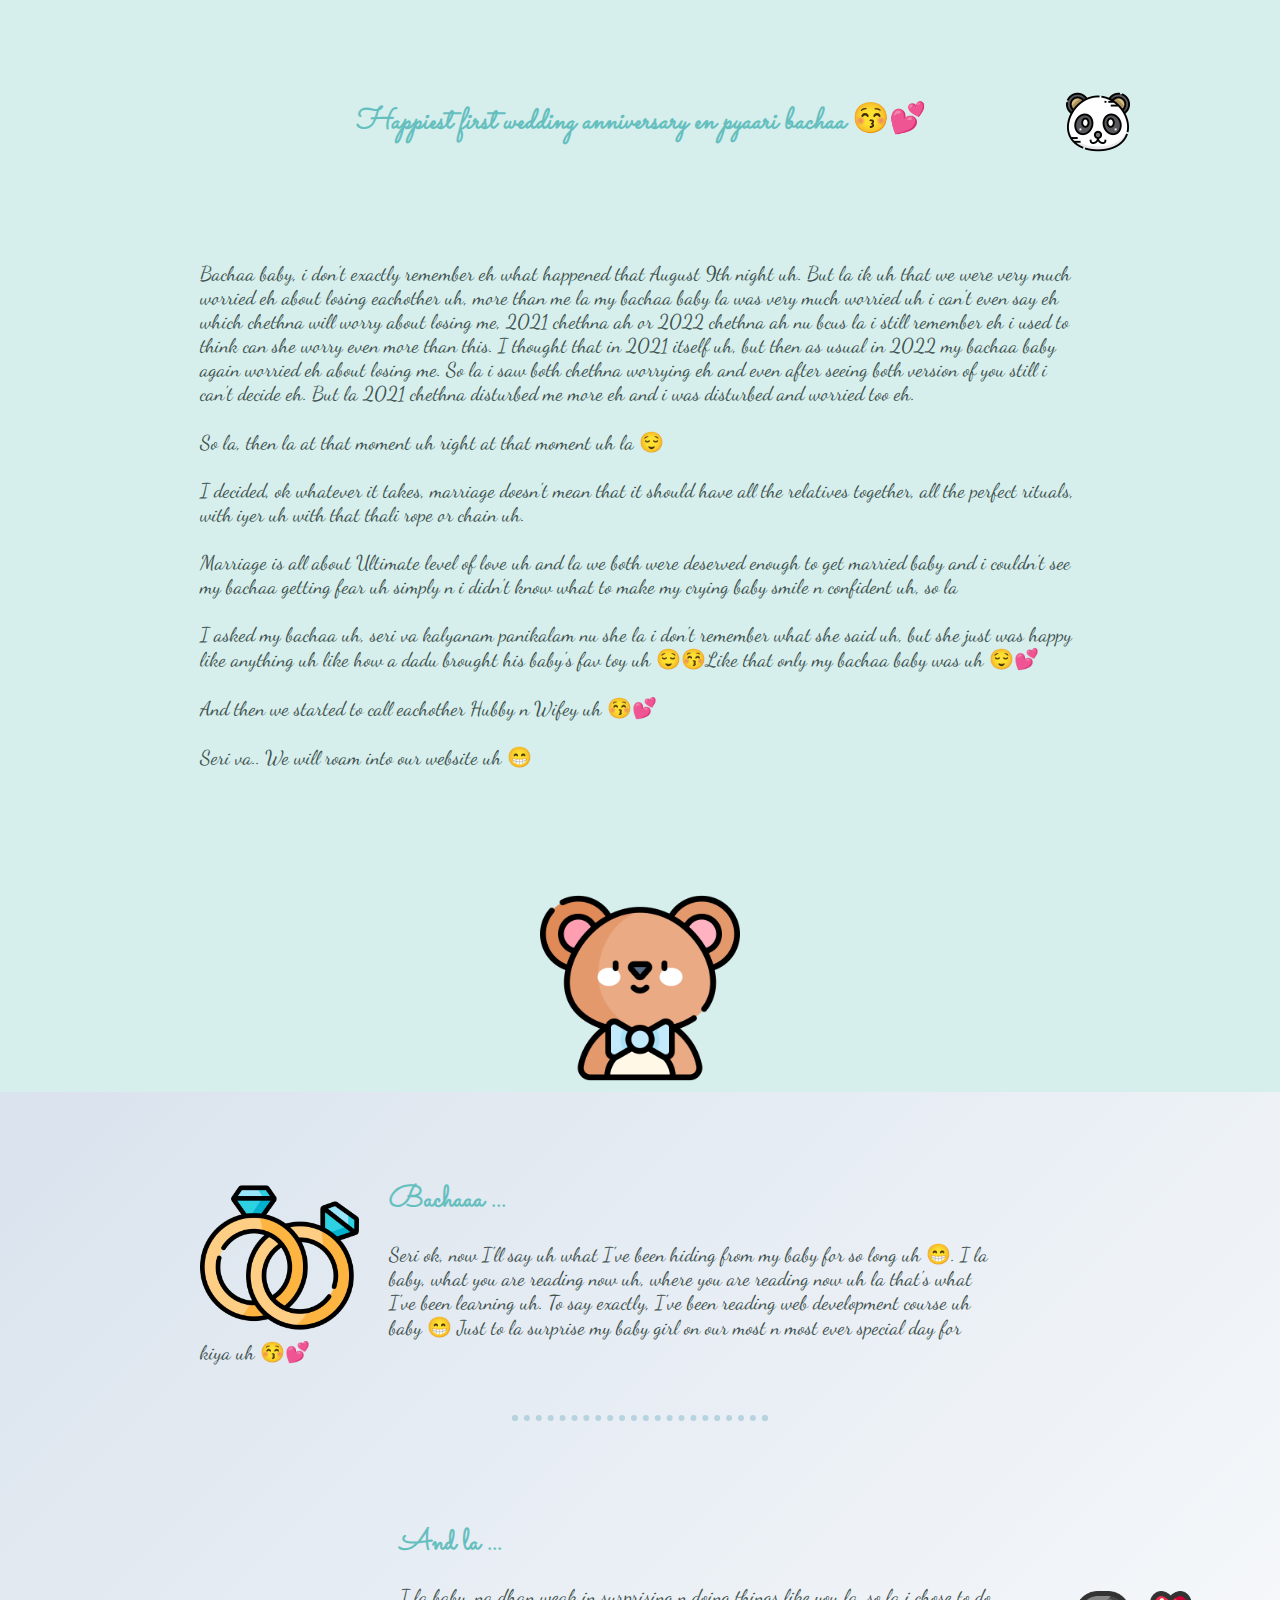
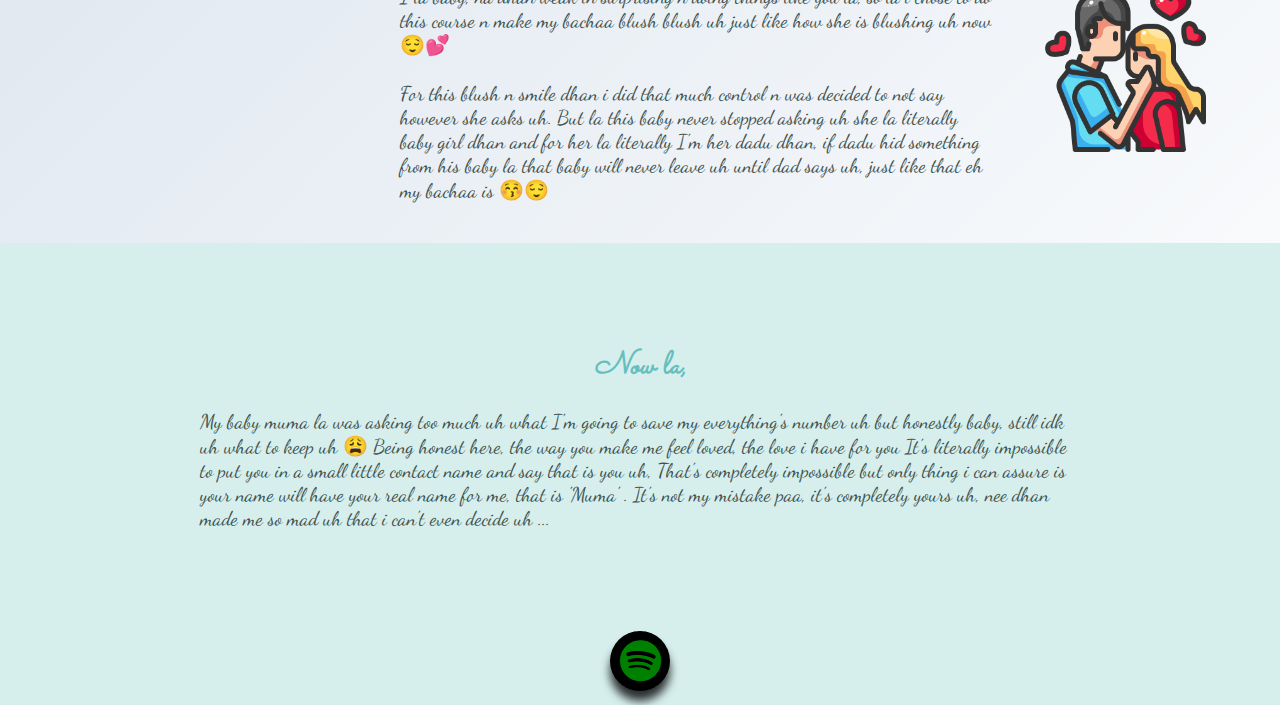
==== index.html @ a17a2d3d "Add files via upload" ====
<!DOCTYPE html>
<html lang="en" dir="ltr">
  <head>
    <meta charset="utf-8">
    <title> KIYA FIRST WEDDING ANNIVERSARY 😌💕 </title>
      <link rel="stylesheet" href="css/style.css">
      <link rel="icon" href="favicon.ico">
      <meta name="viewport" content="width=device-width, initial-scale=1">
<link rel="stylesheet" href="https://cdnjs.cloudflare.com/ajax/libs/font-awesome/4.7.0/css/font-awesome.min.css">
<link rel="preconnect" href="https://fonts.googleapis.com">
<link rel="preconnect" href="https://fonts.gstatic.com" crossorigin>
<link href="https://fonts.googleapis.com/css2?family=Sacramento&display=swap" rel="stylesheet">

      <link rel="preconnect" href="https://fonts.googleapis.com">
      <link rel="preconnect" href="https://fonts.gstatic.com" crossorigin>
      <link href="https://fonts.googleapis.com/css2?family=Sacramento&display=swap" rel="stylesheet">
      <link rel="preconnect" href="https://fonts.googleapis.com">
<link rel="preconnect" href="https://fonts.gstatic.com" crossorigin>
<link href="https://fonts.googleapis.com/css2?family=Dancing+Script&family=Sacramento&display=swap" rel="stylesheet">
<link rel="preconnect" href="https://fonts.googleapis.com">
<link rel="preconnect" href="https://fonts.gstatic.com" crossorigin>
<link href="https://fonts.googleapis.com/css2?family=Oleo+Script+Swash+Caps&display=swap" rel="stylesheet">
  </head>
  <body>
    <div class="topcolor">
<img  class="topimg" src="images/panda.png" alt="panda-img">
<h2 toppest> <em> Happiest  first  wedding  anniversary  en  pyaari  bachaa </em> 😚💕 </h2>
<br><p class="first">Bachaa baby, i don't exactly remember eh what happened that August 9th night uh. But la ik uh that we were very much worried eh about losing eachother uh, more than me la my bachaa baby la was very much worried uh i can't even say eh which chethna will worry about losing me, 2021 chethna ah or 2022 chethna ah nu bcus la i still remember eh i used to think can she worry even more than this. I thought that in 2021 itself uh, but then as usual in 2022 my bachaa baby again worried eh about losing me. So la i saw both chethna worrying eh and even after seeing both version of you still i can't decide eh. But la 2021 chethna disturbed me more eh and i was disturbed and worried too eh.<br><br>

So la, then la at that moment uh right at that moment uh la 😌<br><br>

I decided, ok whatever it takes, marriage doesn't mean that it should have all the relatives together, all the perfect rituals, with iyer uh with that thali rope or chain uh.<br><br>

Marriage is all about Ultimate level of love uh and la we both were deserved enough to get married baby and i couldn't see my bachaa getting fear uh simply n i didn't know what to make my crying baby smile n confident uh, so la<br><br>

I asked my bachaa uh, seri va kalyanam panikalam nu she la i don't remember what she said uh, but she just was happy like anything uh like how a dadu brought his baby's fav toy uh 😌😚Like that only my bachaa baby was uh 😌💕<br><br>
And then we started to call eachother Hubby n Wifey uh 😚💕<br><br>

Seri va..
We will roam into our website uh 😁</p>


<br><img class=" teddy-bear " src="images/teddy-bear.png" alt="teddy-bear-img">
  </div>
<br><br>
<div class="para-two">
  <div class="Bachaaa">
      <img class="rings"src="images/rings.png" alt="rings">
      <h2>Bachaaa ...</h2>
      <p>Seri ok, now I'll say uh what I've been hiding from my baby for so long uh 😁.

  I la baby, what you are reading now uh, where you are reading now uh la that's what I've been learning uh. To say exactly, I've been reading web development course uh baby 😁

  Just to la surprise my baby girl on our most n most ever special day for kiya uh 😚💕</p>
    </div>
<hr>
  </div>
  <div class="para-three">
    <div class="And-la">
  <img class="couple" src="images/couple.png" alt="couple">

      <h2>And la ...</h2>

        <p>I la baby, na dhan weak in surprising n doing things like you la, so la i chose to do this course n make my bachaa blush blush uh just like how she is blushing uh now 😌💕

  <br><br>For this blush n smile dhan i did that much control n was decided to not say however she asks uh. But la this baby never stopped asking uh she la literally baby girl dhan and for her la literally I'm her dadu dhan, if dadu hid something from his baby la that baby will never leave uh until dad says uh, just like that eh my bachaa is 😚😌</p>
      </div>

    </div>
    <div class="bottomcolor">
      <h1 class="now"><em>Now la,</em></h1>
<p class="last">My baby muma la was asking too much uh what I'm going to save my everything's number uh but honestly baby, still idk uh what to keep uh 😩

Being honest here, the way you make me feel loved, the love i have for you
It's literally impossible to put you in a small little contact name and say that is you uh, That's completely impossible but only thing i can assure is your name will have your real name for me, that is 'Muma' .
It's not my mistake paa, it's completely yours uh, nee dhan made me so mad uh that i can't even decide uh ... </p>
<div class="wrapper">
<a class="button" href="https://open.spotify.com/playlist/5F2IJjPHITWPsATyJ6gJXu?si=893d5a45f03046e3" target="_blank">
          <div class="icon">
               <i class="fa fa-spotify" style="font-size:48px;color:green"></i>
            </div>
            <span class="spotify"><b>Bachaa - Bachuu playlist 😌💕</b></span>
         </div>
    </div>
</body>
</html>
---- css/style.css ----
body{
  text-align: center;

    margin-top: 0px;
    margin-left: 0px;
    margin-right: 0px;
    margin-bottom: 0px;


}
h1{
  color: #40514E;
  margin: 50px auto 0 auto;
  font-family: 'Sacramento', sans-serif,cursive;
}
h2{
color: #66BFBF;
font-size: 30px;
margin: 50px auto 0 auto;
font-family: 'Sacramento', sans-serif,cursive;
}
h3{
font-size: 30px;
margin-top: 100px;
font-family: 'Sacramento', sans-serif,cursive;
}

p{
  color: #40514E;
  font-family: 'Dancing Script', cursive;
  font-size: 20px;

}
hr{
  margin: 50px auto;
  border: dotted #B7D3DF 6px;
  border-bottom:none;
  width: 20%
}
.toppest{
background-color: #CEE5D0;
  text-align: center;
  width: 100%;
}
.first{
  text-align: left;
margin: 100px 200px 100px 200px;

}

.hands{

  font-size: 30px;
  width: 30%;
}
.topimg{
position: absolute;
right: 150px;
  padding-top: 40px;
top: 50px;
width: 5%
}
.topcolor{
  position: relative;
  padding-top: 50px;
  background-color: #D6EFED;
}

.teddy-bear{
right: 30px;
width: 200px;
}
.handseperate{
  font-size: 30px;
  margin-top: 100px;
  font-family: 'Sacramento', sans-serif,cursive;
}

.mainpage{

  background-color: #F5E8E4;
  margin-top: 0 ;
}
.panda{
  margin:500px ;
  font-size: 30px;
  width: 30%;
}
.Bachaaa
{
text-align: left;
margin-left: 200px;
width: 62%;
}
.rings{

width: 20%;
float: left;
margin-right: 30px;




}
.And-la{

  text-align: left;
  margin-left: 400px;
  width: 63%;
  margin-top: 50px;
  padding-bottom: 20px;

}
.couple{
  float: right;
  width: 20%;
  margin-top:70px;
  margin-left: 50px;
  padding-bottom: 20px;
}

.bottomcolor{
background-color: #D6EFED;
padding: 50px 0 10px;

    margin: 0px;

}
.last{
text-align: left;
margin: 20px 200px 100px 200px;
}
.now{
  color: #66BFBF;
  font-family: 'Sacramento', sans-serif,cursive;

}
@import url('https://fonts.googleapis.com/css?family=Poppins:400,500,600,700&display=swap');
*{

  box-sizing: border-box;

}
html,body{
  display: grid;
  height: 100%;
  width: 100%;
  place-items: center;
  background: linear-gradient(315deg, #ffffff 0%, #d7e1ec 74%);
}
.wrapper .button{
  display: inline-block;
  height: 60px;
  width: 60px;

  margin: 0 5px;
  overflow: hidden;
  background: #000000;
  border-radius: 50px;
  cursor: pointer;
  box-shadow: 0px 10px 10px rgba(0,0,0,0.8);
  transition: all 0.3s ease-out;
}
.wrapper .button:hover{
  width: 400px;
}
.wrapper .button .icon{
  display: inline-block;
  height: 60px;
  width: 60px;
  text-align: center;
  border-radius: 50px;
  box-sizing: border-box;
  line-height: 60px;
  transition: all 0.3s ease-out;
}
.wrapper .button:nth-child(1):hover .icon{
  background: #000000;
}
.wrapper .button .icon i{
  font-size: 25px;
  line-height: 60px;
  transition: all 0.3s ease-out;
}
.wrapper .button:hover .icon i{
  color: #2B7A0B;
}
.wrapper .button span{
  font-size: 20px;
  font-weight: 500;
  line-height: 60px;
  margin-left: 10px;
  transition: all 0.3s ease-out;
}
.wrapper .button:nth-child(1) span{
  color: #2B7A0B;
}
.wrapper .button:nth-child(2) span{
  color: #1DA1F2;
}
.wrapper .button:nth-child(3) span{
  color: #E1306C;
}
.wrapper .button:nth-child(4) span{
  color: #333;
}
.wrapper .button:nth-child(5) span{
  color: #ff0000;
}
.spotify{
font-family: 'Oleo Script Swash Caps', cursive;
  text-align: center;
  color: #2B7A0B;
}
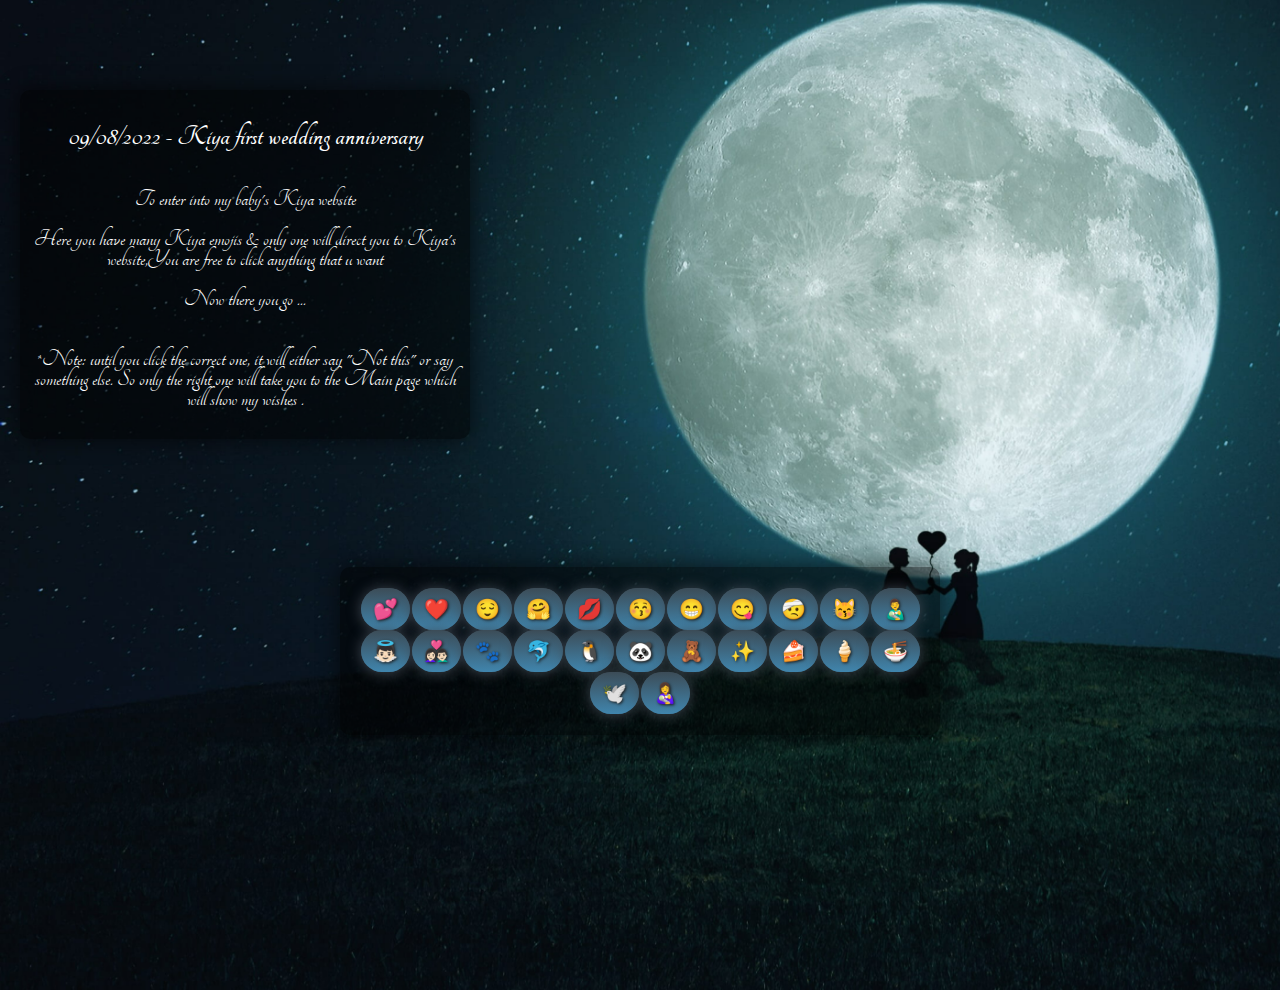
==== commit 0ae2f6dc: "Add files via upload" ====
--- a/index.html
+++ b/index.html
@@ -3,84 +3,60 @@
   <head>
     <meta charset="utf-8">
     <title> KIYA FIRST WEDDING ANNIVERSARY 😌💕 </title>
-      <link rel="stylesheet" href="css/style.css">
+      <link rel="stylesheet" href="css/style1.css">
       <link rel="icon" href="favicon.ico">
-      <meta name="viewport" content="width=device-width, initial-scale=1">
-<link rel="stylesheet" href="https://cdnjs.cloudflare.com/ajax/libs/font-awesome/4.7.0/css/font-awesome.min.css">
-<link rel="preconnect" href="https://fonts.googleapis.com">
-<link rel="preconnect" href="https://fonts.gstatic.com" crossorigin>
-<link href="https://fonts.googleapis.com/css2?family=Sacramento&display=swap" rel="stylesheet">
 
       <link rel="preconnect" href="https://fonts.googleapis.com">
       <link rel="preconnect" href="https://fonts.gstatic.com" crossorigin>
-      <link href="https://fonts.googleapis.com/css2?family=Sacramento&display=swap" rel="stylesheet">
-      <link rel="preconnect" href="https://fonts.googleapis.com">
-<link rel="preconnect" href="https://fonts.gstatic.com" crossorigin>
-<link href="https://fonts.googleapis.com/css2?family=Dancing+Script&family=Sacramento&display=swap" rel="stylesheet">
-<link rel="preconnect" href="https://fonts.googleapis.com">
-<link rel="preconnect" href="https://fonts.gstatic.com" crossorigin>
-<link href="https://fonts.googleapis.com/css2?family=Oleo+Script+Swash+Caps&display=swap" rel="stylesheet">
+      <link href="https://fonts.googleapis.com/css2?family=Tangerine&display=swap" rel="stylesheet">
   </head>
   <body>
-    <div class="topcolor">
-<img  class="topimg" src="images/panda.png" alt="panda-img">
-<h2 toppest> <em> Happiest  first  wedding  anniversary  en  pyaari  bachaa </em> 😚💕 </h2>
-<br><p class="first">Bachaa baby, i don't exactly remember eh what happened that August 9th night uh. But la ik uh that we were very much worried eh about losing eachother uh, more than me la my bachaa baby la was very much worried uh i can't even say eh which chethna will worry about losing me, 2021 chethna ah or 2022 chethna ah nu bcus la i still remember eh i used to think can she worry even more than this. I thought that in 2021 itself uh, but then as usual in 2022 my bachaa baby again worried eh about losing me. So la i saw both chethna worrying eh and even after seeing both version of you still i can't decide eh. But la 2021 chethna disturbed me more eh and i was disturbed and worried too eh.<br><br>
 
-So la, then la at that moment uh right at that moment uh la 😌<br><br>
+      <div class="form-box">
+        <h2>09/08/2022 - Kiya first wedding anniversary</h2>
+        <br>
+        <br>
+        <p class="parah">To enter into my baby's Kiya website <br><br>
 
-I decided, ok whatever it takes, marriage doesn't mean that it should have all the relatives together, all the perfect rituals, with iyer uh with that thali rope or chain uh.<br><br>
+        Here you have many Kiya emojis & only one will direct you to Kiya's website,You are free to click anything that u want<br><br> Now there you go ...
 
-Marriage is all about Ultimate level of love uh and la we both were deserved enough to get married baby and i couldn't see my bachaa getting fear uh simply n i didn't know what to make my crying baby smile n confident uh, so la<br><br>
+      <br><br><br> *Note: until you click the correct one, it will either say "Not this" or say something else. So only the right one will take you to the Main page which <br>will show my wishes .</p>
 
-I asked my bachaa uh, seri va kalyanam panikalam nu she la i don't remember what she said uh, but she just was happy like anything uh like how a dadu brought his baby's fav toy uh 😌😚Like that only my bachaa baby was uh 😌💕<br><br>
-And then we started to call eachother Hubby n Wifey uh 😚💕<br><br>
-
-Seri va..
-We will roam into our website uh 😁</p>
+      </div>
+<div class="bottom-color">
+  <div class="emojis">
 
 
-<br><img class=" teddy-bear " src="images/teddy-bear.png" alt="teddy-bear-img">
+  <a class="btn "href="kiyaheart.html">💕</a>
+  <a class="btn" href="not.html">❤️</a>
+  <a class="btn" href="not.html">😌</a>
+  <a class="btn" href="kissandhug.html">🤗</a>
+  <a class="btn" href="kissandhug.html">💋</a>
+  <a class="btn" href="not.html">😚</a>
+  <a class="btn" href="not.html">😁</a>
+  <a class="btn" href="not.html">😋</a>
+  <a class="btn" href="not.html">🤕</a>
+  <a class="btn" href="not.html">😽</a>
+  <a class="btn" href="dadu.html">👨‍🍼</a>
+  <br><br>
+  <a class="btn" href="bachaababy.html">👼🏻</a>
+  <a class="btn" href="not.html">👩🏻‍❤️‍👨🏻</a>
+  <a class="btn" href="not.html">🐾</a>
+  <a class="btn" href="not.html">🐬</a>
+  <a class="btn" href="not.html">🐧</a>
+  <a class="btn" href="babypanda.html">🐼</a>
+  <a class="btn" href="teddy.html">🧸</a>
+  <a class="btn" href="not.html">✨</a>
+  <a class="btn" href="not.html">🍰</a>
+  <a class="btn" href="not.html">🍦</a>
+  <a class="btn" href="not.html">🍜</a>
+  <br><br>
+  <a class="btn" href="dove.html">🕊️</a>
+  <a class="btn" href="main.html">👩‍🍼</a>
   </div>
-<br><br>
-<div class="para-two">
-  <div class="Bachaaa">
-      <img class="rings"src="images/rings.png" alt="rings">
-      <h2>Bachaaa ...</h2>
-      <p>Seri ok, now I'll say uh what I've been hiding from my baby for so long uh 😁.
 
-  I la baby, what you are reading now uh, where you are reading now uh la that's what I've been learning uh. To say exactly, I've been reading web development course uh baby 😁
+</div>
 
-  Just to la surprise my baby girl on our most n most ever special day for kiya uh 😚💕</p>
-    </div>
-<hr>
-  </div>
-  <div class="para-three">
-    <div class="And-la">
-  <img class="couple" src="images/couple.png" alt="couple">
 
-      <h2>And la ...</h2>
-
-        <p>I la baby, na dhan weak in surprising n doing things like you la, so la i chose to do this course n make my bachaa blush blush uh just like how she is blushing uh now 😌💕
-
-  <br><br>For this blush n smile dhan i did that much control n was decided to not say however she asks uh. But la this baby never stopped asking uh she la literally baby girl dhan and for her la literally I'm her dadu dhan, if dadu hid something from his baby la that baby will never leave uh until dad says uh, just like that eh my bachaa is 😚😌</p>
-      </div>
-
-    </div>
-    <div class="bottomcolor">
-      <h1 class="now"><em>Now la,</em></h1>
-<p class="last">My baby muma la was asking too much uh what I'm going to save my everything's number uh but honestly baby, still idk uh what to keep uh 😩
-
-Being honest here, the way you make me feel loved, the love i have for you
-It's literally impossible to put you in a small little contact name and say that is you uh, That's completely impossible but only thing i can assure is your name will have your real name for me, that is 'Muma' .
-It's not my mistake paa, it's completely yours uh, nee dhan made me so mad uh that i can't even decide uh ... </p>
-<div class="wrapper">
-<a class="button" href="https://open.spotify.com/playlist/5F2IJjPHITWPsATyJ6gJXu?si=893d5a45f03046e3" target="_blank">
-          <div class="icon">
-               <i class="fa fa-spotify" style="font-size:48px;color:green"></i>
-            </div>
-            <span class="spotify"><b>Bachaa - Bachuu playlist 😌💕</b></span>
-         </div>
-    </div>
-</body>
+  </body>
 </html>
--- a/css/style1.css
+++ b/css/style1.css
@@ -0,0 +1,81 @@
+
+body{
+  text-align: center;
+
+    margin-top: 0px;
+    margin-left: 0px;
+    margin-right: 0px;
+font-family: 'Tangerine', cursive;
+}
+body{
+  background-image: url(../img/mainimg.jpg);
+  background-size: cover;
+  height: 100vh;
+
+}
+h2{
+  font-size: 30px;
+}
+*{
+  margin: 0;
+  padding: 0;
+}
+.parah{
+  font-size: 25px;
+  line-height: 20px;
+
+}
+.form-box{
+  border-radius: 10px;
+  width: 450px;
+  background: rgba(0, 0, 0, 0.5);
+  margin: 10% auto;
+  padding: 30px 0;
+  color: #fff;
+  box-shadow: 0 0 20px 2px rgba(0, 0, 0, 0.5);
+  margin-left: 20px;
+  margin-top: 90px;
+}
+.bottom-color{
+
+    border-radius: 10px;
+    width: 600px;
+    background: rgba(0, 0, 0, 0.5);
+    margin: 10% auto;
+    padding: 30px 0;
+    color: #fff;
+    box-shadow: 0 0 20px 2px rgba(0, 0, 0, 0.5);
+}
+.btn {
+  background: #3c4c57;
+  background-image: -webkit-linear-gradient(top, #3c4c57, #4085ad);
+  background-image: -moz-linear-gradient(top, #3c4c57, #4085ad);
+  background-image: -ms-linear-gradient(top, #3c4c57, #4085ad);
+  background-image: -o-linear-gradient(top, #3c4c57, #4085ad);
+  background-image: linear-gradient(to bottom, #3c4c57, #4085ad);
+  -webkit-border-radius: 28;
+  -moz-border-radius: 28;
+  border-radius: 28px;
+  text-shadow: 1px 1px 3px #1c1c1c;
+  -webkit-box-shadow: 0px 1px 14px #3f4852;
+  -moz-box-shadow: 0px 1px 14px #3f4852;
+  box-shadow: 0px 1px 14px #3f4852;
+  font-family: Georgia;
+  color: #ffffff;
+  font-size: 20px;
+  padding: 10px 12px 10px 12px;
+  text-decoration: none;
+}
+
+.btn:hover {
+  background: #3687ba;
+  background-image: -webkit-linear-gradient(top, #3687ba, #324552);
+  background-image: -moz-linear-gradient(top, #3687ba, #324552);
+  background-image: -ms-linear-gradient(top, #3687ba, #324552);
+  background-image: -o-linear-gradient(top, #3687ba, #324552);
+  background-image: linear-gradient(to bottom, #3687ba, #324552);
+  text-decoration: none;
+}
+.btn{
+
+}
